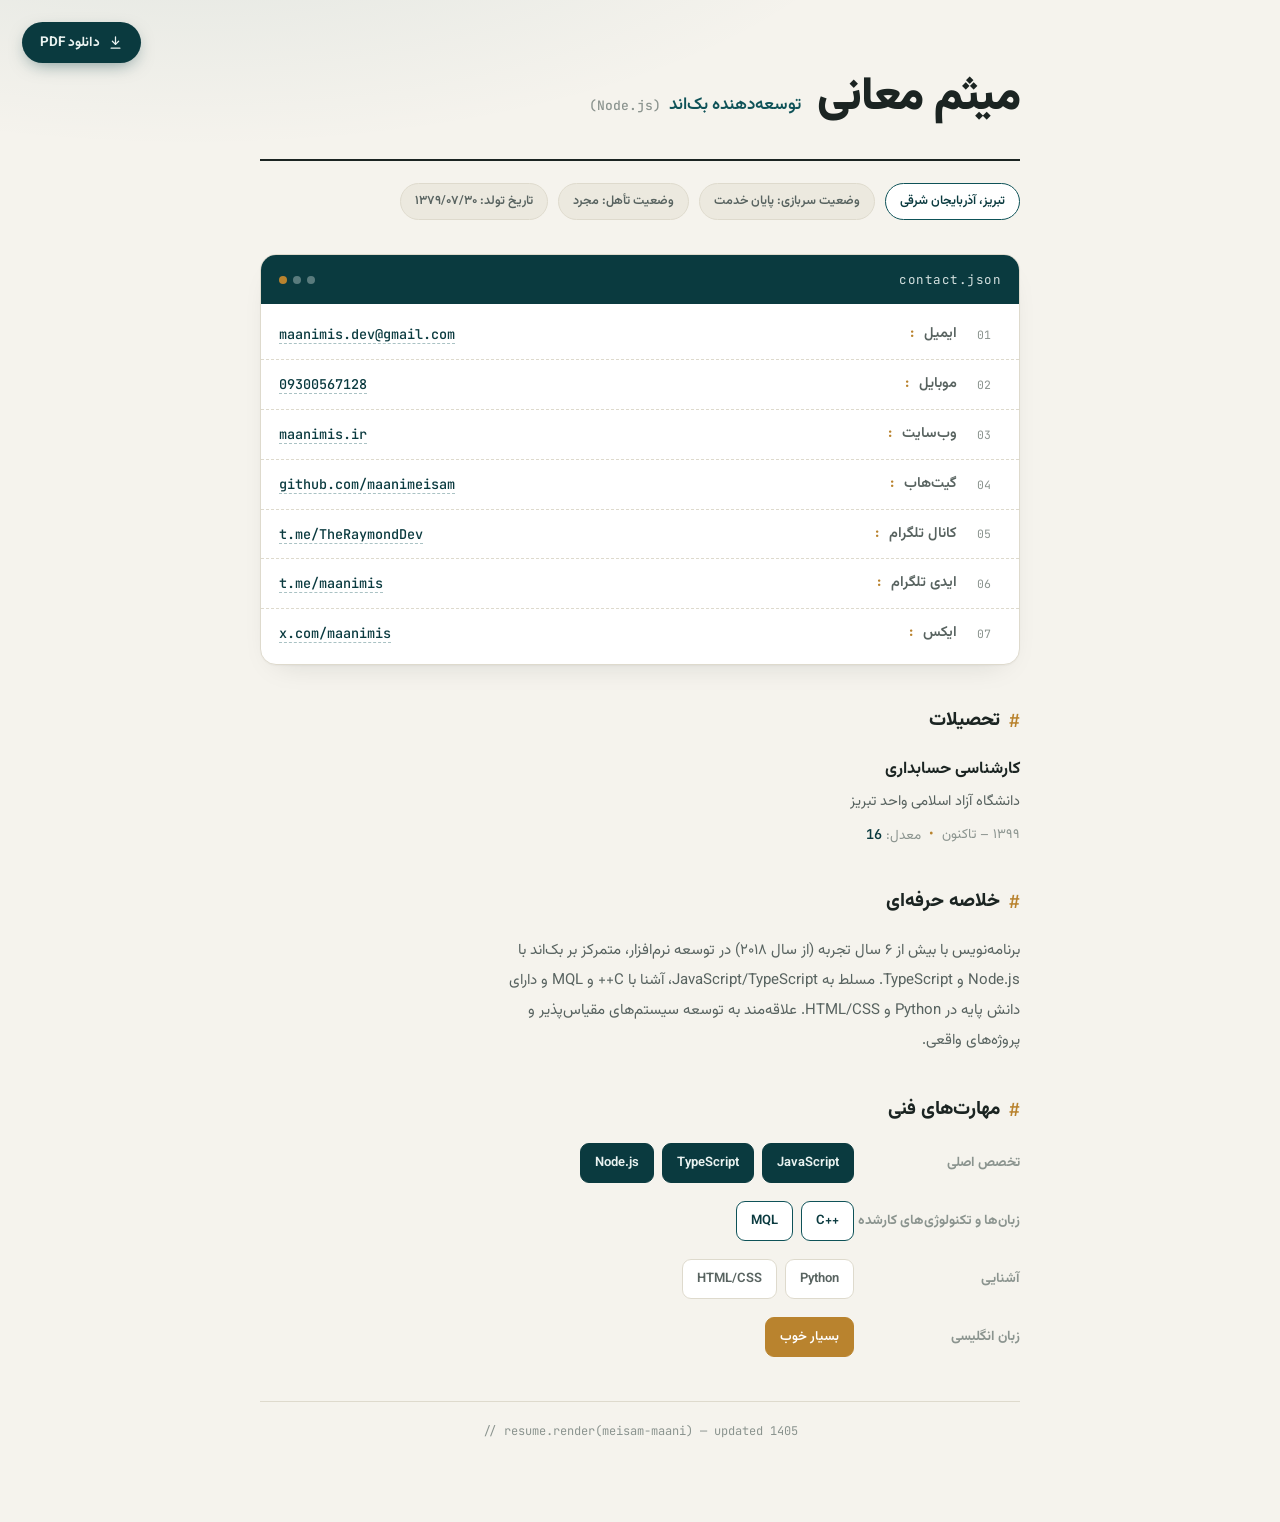
==== index.html @ adcd6e44 "Add initial HTML structure for personal webpage" ====
<!doctype html>
<html lang="fa" dir="rtl">
  <head>
    <meta charset="UTF-8" />
    <meta name="viewport" content="width=device-width, initial-scale=1.0" />
    <title>میثم معانی — توسعه‌دهنده بک‌اند</title>
    <link rel="preconnect" href="https://fonts.googleapis.com" />
    <link rel="preconnect" href="https://fonts.gstatic.com" crossorigin />
    <link
      href="https://fonts.googleapis.com/css2?family=Vazirmatn:wght@400;500;600;700;800;900&family=JetBrains+Mono:wght@400;500;600;700&display=swap"
      rel="stylesheet"
    />
    <style>
      :root {
        --paper: #f5f3ed;
        --paper-deep: #ece9df;
        --card: #ffffff;
        --ink: #1b2422;
        --ink-soft: #586360;
        --ink-faint: #8b948f;
        --teal: #0e5258;
        --teal-deep: #0a3a3f;
        --teal-glow: rgba(14, 82, 88, 0.1);
        --amber: #b9832e;
        --line: #dedacd;
        --radius: 16px;
      }

      * {
        margin: 0;
        padding: 0;
        box-sizing: border-box;
      }

      html {
        scroll-behavior: smooth;
      }

      body {
        background:
          radial-gradient(
            1200px 500px at 15% -10%,
            var(--teal-glow),
            transparent 60%
          ),
          var(--paper);
        color: var(--ink);
        font-family: "Vazirmatn", sans-serif;
        line-height: 1.85;
        -webkit-font-smoothing: antialiased;
        padding: 56px 20px 80px;
      }

      .mono {
        font-family: "JetBrains Mono", monospace;
      }

      .page {
        max-width: 760px;
        margin: 0 auto;
      }

      /* ---------- HERO ---------- */
      .hero {
        display: flex;
        flex-direction: column;
        gap: 22px;
        margin-bottom: 34px;
        opacity: 0;
        animation: rise 0.7s ease-out 0.05s forwards;
      }

      .hero-top {
        display: flex;
        align-items: baseline;
        gap: 16px;
        flex-wrap: wrap;
        border-bottom: 2px solid var(--ink);
        padding-bottom: 18px;
      }

      .name {
        font-size: clamp(34px, 6vw, 46px);
        font-weight: 900;
        letter-spacing: -0.5px;
        color: var(--ink);
      }

      .role {
        font-size: 17px;
        font-weight: 600;
        color: var(--teal);
        display: flex;
        align-items: center;
        gap: 8px;
      }
      .role .mono {
        font-size: 13px;
        font-weight: 500;
        color: var(--ink-faint);
        direction: ltr;
      }

      .badges {
        display: flex;
        flex-wrap: wrap;
        gap: 10px;
      }
      .badge {
        font-size: 12.5px;
        font-weight: 600;
        color: var(--ink-soft);
        background: var(--paper-deep);
        border: 1px solid var(--line);
        border-radius: 999px;
        padding: 6px 14px;
      }
      .badge.location {
        color: var(--teal-deep);
        background: #fff;
        border-color: var(--teal);
      }

      /* ---------- RECORD CARD (contact) ---------- */
      .record-card {
        background: var(--card);
        border: 1px solid var(--line);
        border-radius: var(--radius);
        box-shadow:
          0 1px 2px rgba(20, 30, 28, 0.04),
          0 12px 30px -18px rgba(20, 30, 28, 0.18);
        overflow: hidden;
        margin-bottom: 38px;
        opacity: 0;
        animation: rise 0.7s ease-out 0.18s forwards;
      }

      .record-head {
        display: flex;
        align-items: center;
        justify-content: space-between;
        padding: 13px 18px;
        background: var(--teal-deep);
        color: #eaf3f1;
      }
      .record-title {
        font-family: "JetBrains Mono", monospace;
        font-size: 12.5px;
        letter-spacing: 0.5px;
        direction: ltr;
        opacity: 0.9;
      }
      .record-dots {
        display: flex;
        gap: 6px;
      }
      .record-dots i {
        width: 8px;
        height: 8px;
        border-radius: 50%;
        background: rgba(234, 243, 241, 0.35);
        display: inline-block;
      }
      .record-dots i:last-child {
        background: var(--amber);
      }

      .record-list {
        list-style: none;
        padding: 6px 0;
      }
      .record-list li {
        display: grid;
        grid-template-columns: 34px auto 14px 1fr;
        align-items: center;
        gap: 10px;
        padding: 11px 18px;
        border-bottom: 1px dashed var(--line);
        font-size: 14.5px;
      }
      .record-list li:last-child {
        border-bottom: none;
      }
      .record-list li:hover {
        background: var(--paper);
      }

      .line-no {
        font-family: "JetBrains Mono", monospace;
        font-size: 11.5px;
        color: var(--ink-faint);
        direction: ltr;
        text-align: center;
      }
      .key {
        font-weight: 600;
        color: var(--ink-soft);
        white-space: nowrap;
      }
      .colon {
        color: var(--amber);
        font-weight: 700;
      }
      .value {
        color: var(--ink);
        font-weight: 500;
        overflow-wrap: anywhere;
      }
      .value.mono {
        direction: ltr;
        text-align: left;
        color: var(--teal-deep);
        font-size: 13.5px;
      }

      /* ---------- SECTIONS ---------- */
      .block {
        margin-bottom: 36px;
        opacity: 0;
        animation: rise 0.7s ease-out forwards;
      }
      .block:nth-of-type(1) {
        animation-delay: 0.26s;
      }
      .block:nth-of-type(2) {
        animation-delay: 0.32s;
      }
      .block:nth-of-type(3) {
        animation-delay: 0.38s;
      }

      .block-title {
        display: flex;
        align-items: center;
        gap: 9px;
        font-size: 19px;
        font-weight: 800;
        color: var(--ink);
        margin-bottom: 16px;
      }
      .block-title .tag {
        color: var(--amber);
        font-family: "JetBrains Mono", monospace;
        font-weight: 700;
        font-size: 18px;
      }

      .edu h3 {
        font-size: 16.5px;
        font-weight: 700;
        margin-bottom: 4px;
      }
      .edu p {
        color: var(--ink-soft);
        font-size: 14.5px;
      }
      .edu .meta {
        margin-top: 6px;
        font-size: 13.5px;
        color: var(--ink-faint);
        display: flex;
        align-items: center;
        gap: 8px;
      }
      .edu .meta .dot {
        color: var(--amber);
      }
      .edu .meta .gpa {
        font-family: "JetBrains Mono", monospace;
        direction: ltr;
        color: var(--teal-deep);
        font-weight: 600;
      }

      .summary {
        font-size: 15px;
        color: var(--ink-soft);
        line-height: 2;
        max-width: 66ch;
      }

      /* ---------- SKILLS ---------- */
      .skills-grid {
        display: flex;
        flex-direction: column;
        gap: 18px;
      }
      .skill-row {
        display: grid;
        grid-template-columns: 150px 1fr;
        gap: 16px;
        align-items: start;
      }
      .skill-label {
        font-size: 13.5px;
        font-weight: 700;
        color: var(--ink-faint);
        padding-top: 8px;
        white-space: nowrap;
      }
      .chips {
        display: flex;
        flex-wrap: wrap;
        gap: 8px;
      }
      .chip {
        font-size: 13px;
        font-weight: 600;
        padding: 7px 14px;
        border-radius: 9px;
        border: 1px solid var(--line);
        background: var(--card);
        color: var(--ink-soft);
        direction: ltr;
      }
      .chip.fa {
        direction: rtl;
      }
      .chip-primary {
        background: var(--teal-deep);
        color: #eaf3f1;
        border-color: var(--teal-deep);
      }
      .chip-known {
        border-color: var(--teal);
        color: var(--teal-deep);
      }
      .chip-lang {
        background: var(--amber);
        border-color: var(--amber);
        color: #fff;
      }

      /* ---------- FOOTER ---------- */
      .foot-line {
        margin-top: 44px;
        padding-top: 18px;
        border-top: 1px solid var(--line);
        font-size: 12px;
        color: var(--ink-faint);
        text-align: center;
        font-family: "JetBrains Mono", monospace;
        direction: ltr;
      }

      @keyframes rise {
        from {
          opacity: 0;
          transform: translateY(14px);
        }
        to {
          opacity: 1;
          transform: translateY(0);
        }
      }

      @media (prefers-reduced-motion: reduce) {
        .hero,
        .record-card,
        .block {
          animation: none !important;
          opacity: 1 !important;
          transform: none !important;
        }
      }

      @media (max-width: 560px) {
        body {
          padding: 34px 14px 100px;
        }
        .record-list li {
          grid-template-columns: 24px auto 10px 1fr;
          font-size: 13.5px;
          gap: 7px;
        }
        .skill-row {
          grid-template-columns: 1fr;
        }
        .skill-label {
          padding-top: 0;
        }
      }

      @media print {
        body {
          background: #fff;
          padding: 0;
        }
        .page {
          max-width: 100%;
        }
        .record-card {
          box-shadow: none;
        }
        .hero,
        .record-card,
        .block {
          animation: none !important;
          opacity: 1 !important;
          transform: none !important;
        }
        .pdf-btn {
          display: none !important;
        }
      }

      /* ---------- LINKS ---------- */
      .value a,
      .foot-line a {
        color: inherit;
        text-decoration: none;
        border-bottom: 1px dashed rgba(14, 82, 88, 0.35);
        transition:
          border-color 0.15s ease,
          color 0.15s ease;
      }
      .value a:hover {
        color: var(--amber);
        border-color: var(--amber);
      }

      /* ---------- PDF BUTTON ---------- */
      .pdf-btn {
        position: fixed;
        top: 22px;
        left: 22px;
        z-index: 20;
        display: inline-flex;
        align-items: center;
        gap: 8px;
        padding: 10px 18px;
        background: var(--teal-deep);
        color: #eaf3f1;
        border: none;
        border-radius: 999px;
        font-family: "Vazirmatn", sans-serif;
        font-size: 13.5px;
        font-weight: 700;
        cursor: pointer;
        box-shadow: 0 6px 18px -6px rgba(10, 58, 63, 0.55);
        opacity: 0;
        animation: rise 0.7s ease-out 0.44s forwards;
        transition:
          transform 0.15s ease,
          box-shadow 0.15s ease,
          background 0.15s ease;
      }
      .pdf-btn:hover {
        background: var(--teal);
        transform: translateY(-1px);
        box-shadow: 0 10px 22px -6px rgba(10, 58, 63, 0.6);
      }
      .pdf-btn:active {
        transform: translateY(0);
      }
      .pdf-btn svg {
        width: 15px;
        height: 15px;
        flex-shrink: 0;
      }

      @media (max-width: 560px) {
        .pdf-btn {
          top: auto;
          bottom: 18px;
          left: 50%;
          transform: translateX(-50%);
          width: calc(100% - 32px);
          justify-content: center;
        }
        .pdf-btn:hover {
          transform: translateX(-50%) translateY(-1px);
        }
      }
    </style>
  </head>
  <body>
    <button
      class="pdf-btn"
      onclick="window.print()"
      aria-label="دانلود به صورت PDF"
    >
      <svg
        viewBox="0 0 24 24"
        fill="none"
        stroke="currentColor"
        stroke-width="2"
        stroke-linecap="round"
        stroke-linejoin="round"
      >
        <path d="M12 3v12" />
        <path d="M7 10l5 5 5-5" />
        <path d="M5 21h14" />
      </svg>
      دانلود PDF
    </button>
    <div class="page">
      <header class="hero">
        <div class="hero-top">
          <h1 class="name">میثم معانی</h1>
          <p class="role">
            توسعه‌دهنده بک‌اند <span class="mono">(Node.js)</span>
          </p>
        </div>
        <div class="badges">
          <span class="badge location">تبریز، آذربایجان شرقی</span>
          <span class="badge">وضعیت سربازی: پایان خدمت</span>
          <span class="badge">وضعیت تأهل: مجرد</span>
          <span class="badge">تاریخ تولد: ۱۳۷۹/۰۷/۳۰</span>
        </div>
      </header>

      <section class="record-card" aria-label="اطلاعات تماس">
        <div class="record-head">
          <span class="record-title">contact.json</span>
          <span class="record-dots"><i></i><i></i><i></i></span>
        </div>
        <ul class="record-list">
          <li>
            <span class="line-no mono">01</span>
            <span class="key">ایمیل</span>
            <span class="colon">:</span>
            <span class="value mono"
              ><a href="mailto:maanimis.dev@gmail.com"
                >maanimis.dev@gmail.com</a
              ></span
            >
          </li>
          <li>
            <span class="line-no mono">02</span>
            <span class="key">موبایل</span>
            <span class="colon">:</span>
            <span class="value mono"
              ><a href="tel:+989300567128">09300567128</a></span
            >
          </li>
          <li>
            <span class="line-no mono">03</span>
            <span class="key">وب‌سایت</span>
            <span class="colon">:</span>
            <span class="value mono"
              ><a href="https://maanimis.ir" target="_blank" rel="noopener"
                >maanimis.ir</a
              ></span
            >
          </li>
          <li>
            <span class="line-no mono">04</span>
            <span class="key">گیت‌هاب</span>
            <span class="colon">:</span>
            <span class="value mono"
              ><a
                href="https://github.com/maanimeisam"
                target="_blank"
                rel="noopener"
                >github.com/maanimeisam</a
              ></span
            >
          </li>
          <li>
            <span class="line-no mono">05</span>
            <span class="key">کانال تلگرام</span>
            <span class="colon">:</span>
            <span class="value mono"
              ><a
                href="https://t.me/TheRaymondDev"
                target="_blank"
                rel="noopener"
                >t.me/TheRaymondDev</a
              ></span
            >
          </li>
          <li>
            <span class="line-no mono">06</span>
            <span class="key">ایدی تلگرام</span>
            <span class="colon">:</span>
            <span class="value mono"
              ><a href="https://t.me/maanimis" target="_blank" rel="noopener"
                >t.me/maanimis</a
              ></span
            >
          </li>
          <li>
            <span class="line-no mono">07</span>
            <span class="key">ایکس</span>
            <span class="colon">:</span>
            <span class="value mono"
              ><a href="https://x.com/maanimis" target="_blank" rel="noopener"
                >x.com/maanimis</a
              ></span
            >
          </li>
        </ul>
      </section>

      <section class="block">
        <h2 class="block-title"><span class="tag">#</span> تحصیلات</h2>
        <div class="edu">
          <h3>کارشناسی حسابداری</h3>
          <p>دانشگاه آزاد اسلامی واحد تبریز</p>
          <p class="meta">
            <span>۱۳۹۹ – تاکنون</span>
            <span class="dot">•</span>
            <span>معدل: <span class="gpa">16</span></span>
          </p>
        </div>
      </section>

      <section class="block">
        <h2 class="block-title"><span class="tag">#</span> خلاصه حرفه‌ای</h2>
        <p class="summary">
          برنامه‌نویس با بیش از ۶ سال تجربه (از سال ۲۰۱۸) در توسعه نرم‌افزار،
          متمرکز بر بک‌اند با Node.js و TypeScript. مسلط به
          JavaScript/TypeScript، آشنا با C++ و MQL و دارای دانش پایه در Python و
          HTML/CSS. علاقه‌مند به توسعه سیستم‌های مقیاس‌پذیر و پروژه‌های واقعی.
        </p>
      </section>

      <section class="block">
        <h2 class="block-title"><span class="tag">#</span> مهارت‌های فنی</h2>
        <div class="skills-grid">
          <div class="skill-row">
            <span class="skill-label">تخصص اصلی</span>
            <div class="chips">
              <span class="chip chip-primary">JavaScript</span>
              <span class="chip chip-primary">TypeScript</span>
              <span class="chip chip-primary">Node.js</span>
            </div>
          </div>
          <div class="skill-row">
            <span class="skill-label">زبان‌ها و تکنولوژی‌های کارشده</span>
            <div class="chips">
              <span class="chip chip-known">C++</span>
              <span class="chip chip-known">MQL</span>
            </div>
          </div>
          <div class="skill-row">
            <span class="skill-label">آشنایی</span>
            <div class="chips">
              <span class="chip">Python</span>
              <span class="chip">HTML/CSS</span>
            </div>
          </div>
          <div class="skill-row">
            <span class="skill-label">زبان انگلیسی</span>
            <div class="chips">
              <span class="chip chip-lang fa">بسیار خوب</span>
            </div>
          </div>
        </div>
      </section>

      <div class="foot-line">// resume.render(meisam-maani) — updated 1405</div>
    </div>
  </body>
</html>
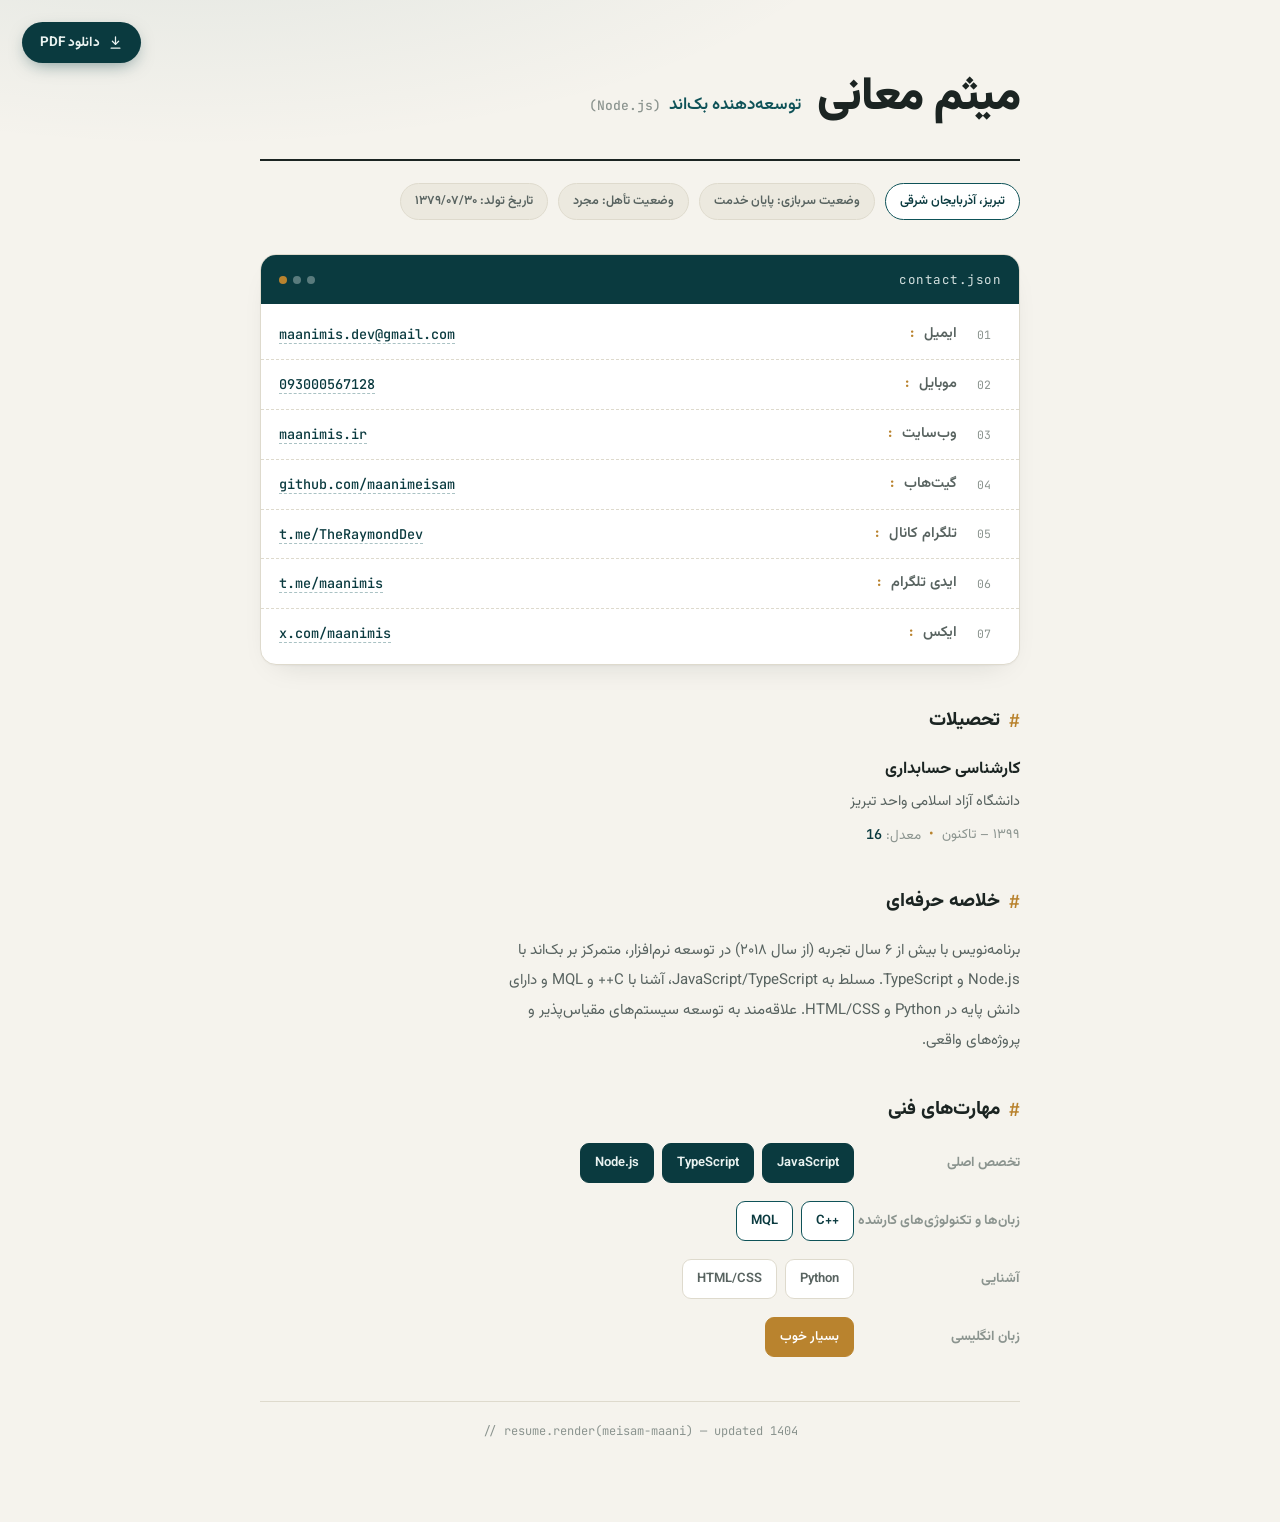
==== commit bf294f36: "Update index.html" ====
--- a/index.html
+++ b/index.html
@@ -381,16 +381,25 @@
         }
       }
 
+      @page {
+        size: A4;
+        margin: 12mm 14mm;
+      }
+
       @media print {
+        html,
         body {
           background: #fff;
           padding: 0;
+          margin: 0;
+          line-height: 1.55;
         }
         .page {
           max-width: 100%;
         }
         .record-card {
           box-shadow: none;
+          border-color: #d9d6cb;
         }
         .hero,
         .record-card,
@@ -401,6 +410,116 @@
         }
         .pdf-btn {
           display: none !important;
+        }
+
+        .hero {
+          margin-bottom: 14px;
+          gap: 10px;
+        }
+        .hero-top {
+          padding-bottom: 8px;
+          gap: 10px;
+        }
+        .name {
+          font-size: 26px;
+        }
+        .role {
+          font-size: 13.5px;
+        }
+        .role .mono {
+          font-size: 11px;
+        }
+        .badges {
+          gap: 6px;
+        }
+        .badge {
+          font-size: 10.5px;
+          padding: 3px 10px;
+        }
+
+        .record-card {
+          margin-bottom: 16px;
+        }
+        .record-head {
+          padding: 7px 14px;
+        }
+        .record-title {
+          font-size: 10.5px;
+        }
+        .record-list li {
+          padding: 5px 14px;
+          font-size: 11.5px;
+          gap: 8px;
+        }
+        .value.mono {
+          font-size: 11px;
+        }
+        .line-no {
+          font-size: 9.5px;
+        }
+
+        .block {
+          margin-bottom: 14px;
+        }
+        .block-title {
+          font-size: 14.5px;
+          margin-bottom: 8px;
+        }
+        .block-title .tag {
+          font-size: 14px;
+        }
+
+        .edu h3 {
+          font-size: 13px;
+        }
+        .edu p {
+          font-size: 11.5px;
+        }
+        .edu .meta {
+          font-size: 11px;
+          margin-top: 3px;
+        }
+
+        .summary {
+          font-size: 11.5px;
+          line-height: 1.7;
+          max-width: none;
+        }
+
+        .skills-grid {
+          gap: 8px;
+        }
+        .skill-row {
+          grid-template-columns: 120px 1fr;
+          gap: 10px;
+        }
+        .skill-label {
+          font-size: 11px;
+          padding-top: 3px;
+        }
+        .chip {
+          font-size: 10.5px;
+          padding: 4px 10px;
+          border-radius: 7px;
+        }
+
+        .foot-line {
+          margin-top: 18px;
+          padding-top: 10px;
+          font-size: 9.5px;
+        }
+
+        * {
+          -webkit-print-color-adjust: exact;
+          print-color-adjust: exact;
+        }
+
+        .hero,
+        .record-card,
+        .block,
+        .record-list li {
+          break-inside: avoid;
+          page-break-inside: avoid;
         }
       }
 
@@ -531,7 +650,7 @@
             <span class="key">موبایل</span>
             <span class="colon">:</span>
             <span class="value mono"
-              ><a href="tel:+989300567128">09300567128</a></span
+              ><a href="tel:+989300567128">093000567128</a></span
             >
           </li>
           <li>
@@ -559,7 +678,7 @@
           </li>
           <li>
             <span class="line-no mono">05</span>
-            <span class="key">کانال تلگرام</span>
+            <span class="key">تلگرام کانال</span>
             <span class="colon">:</span>
             <span class="value mono"
               ><a
@@ -650,9 +769,7 @@
         </div>
       </section>
 
-      <div class="foot-line">// resume.render(meisam-maani) — updated 1405</div>
+      <div class="foot-line">// resume.render(meisam-maani) — updated 1404</div>
     </div>
   </body>
 </html>
-
-      
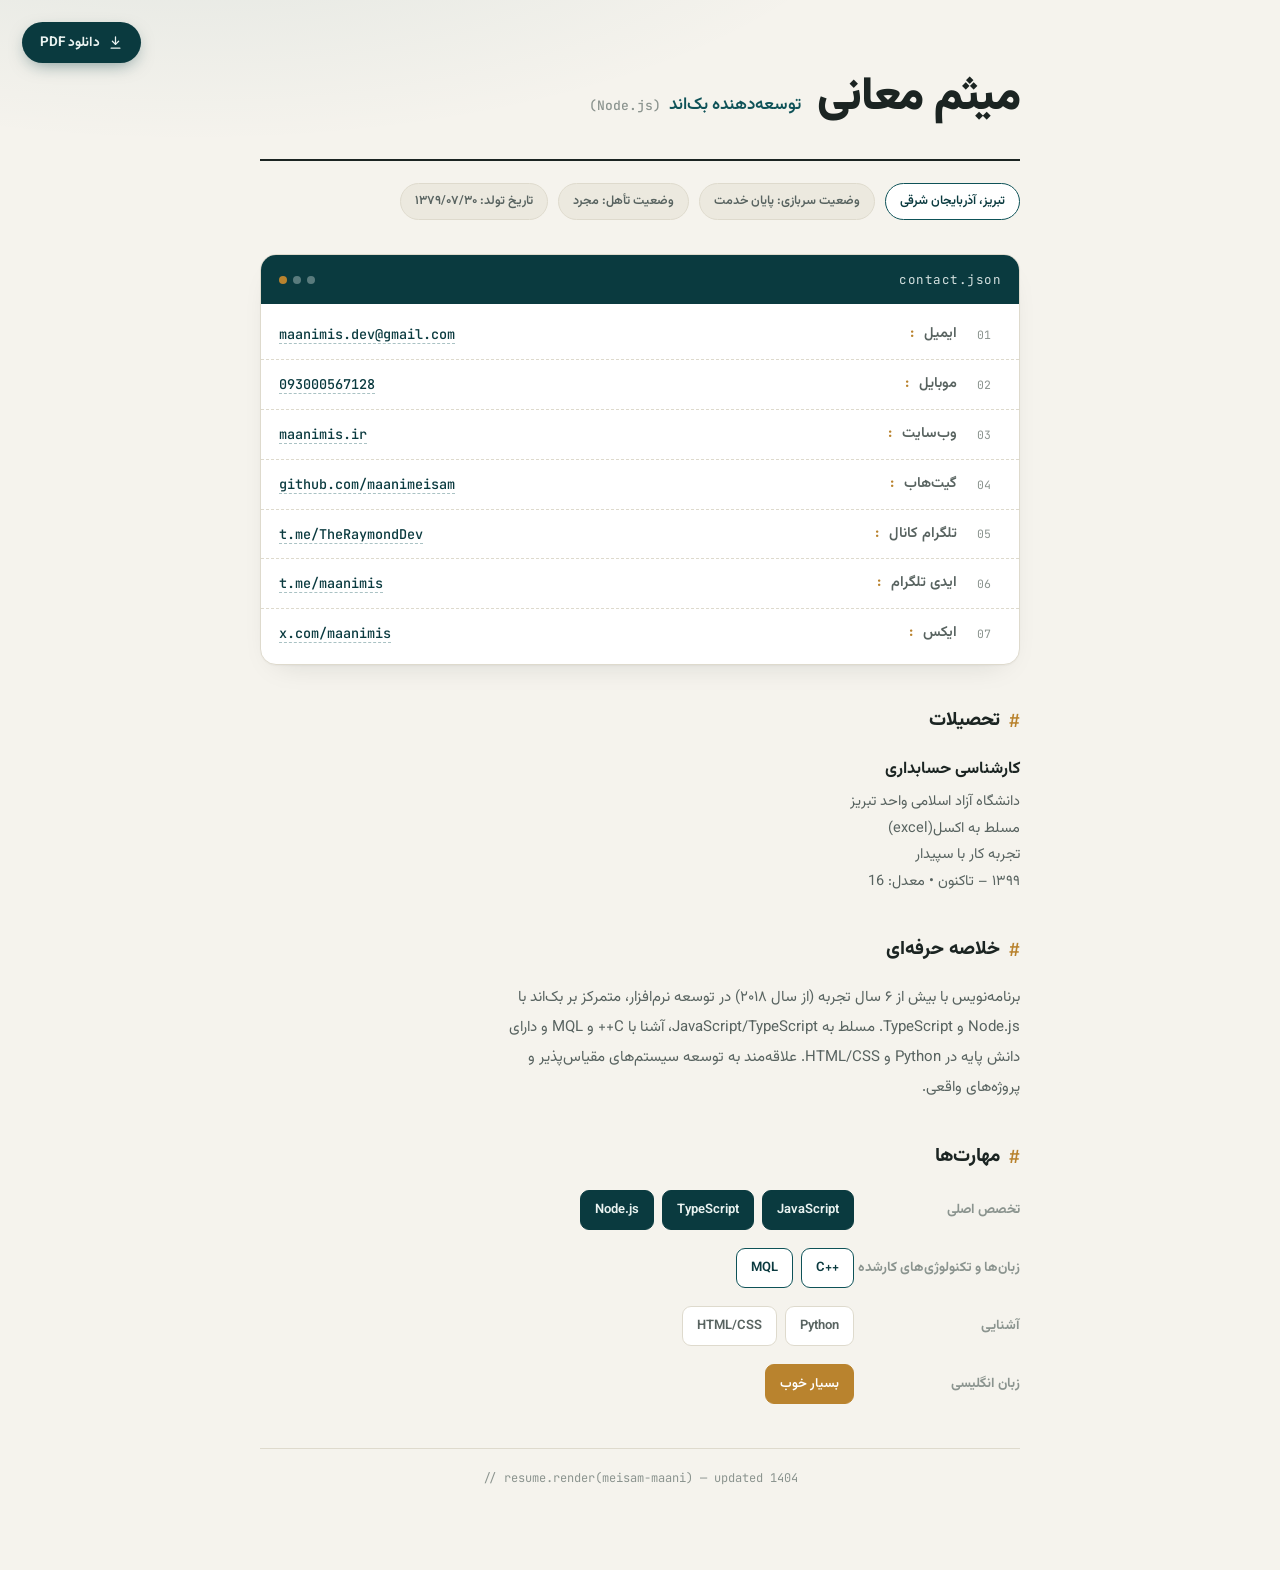
==== commit 96b1a8fc: "Update index.html" ====
--- a/index.html
+++ b/index.html
@@ -717,10 +717,15 @@
         <div class="edu">
           <h3>کارشناسی حسابداری</h3>
           <p>دانشگاه آزاد اسلامی واحد تبریز</p>
-          <p class="meta">
+          <p>مسلط به اکسل(excel)</p>
+          <p>تجربه کار با سپیدار</p>
+
+          <!-- <p class="meta"> -->
+          <p>
             <span>۱۳۹۹ – تاکنون</span>
             <span class="dot">•</span>
-            <span>معدل: <span class="gpa">16</span></span>
+            <span>معدل: 16</span>
+            <!-- <span>معدل: <span class="gpa">16</span></span> -->
           </p>
         </div>
       </section>
@@ -736,7 +741,8 @@
       </section>
 
       <section class="block">
-        <h2 class="block-title"><span class="tag">#</span> مهارت‌های فنی</h2>
+        <!-- <h2 class="block-title"><span class="tag">#</span> مهارت‌های فنی</h2> -->
+        <h2 class="block-title"><span class="tag">#</span>مهارت‌ها</h2>
         <div class="skills-grid">
           <div class="skill-row">
             <span class="skill-label">تخصص اصلی</span>
@@ -773,3 +779,4 @@
     </div>
   </body>
 </html>
+
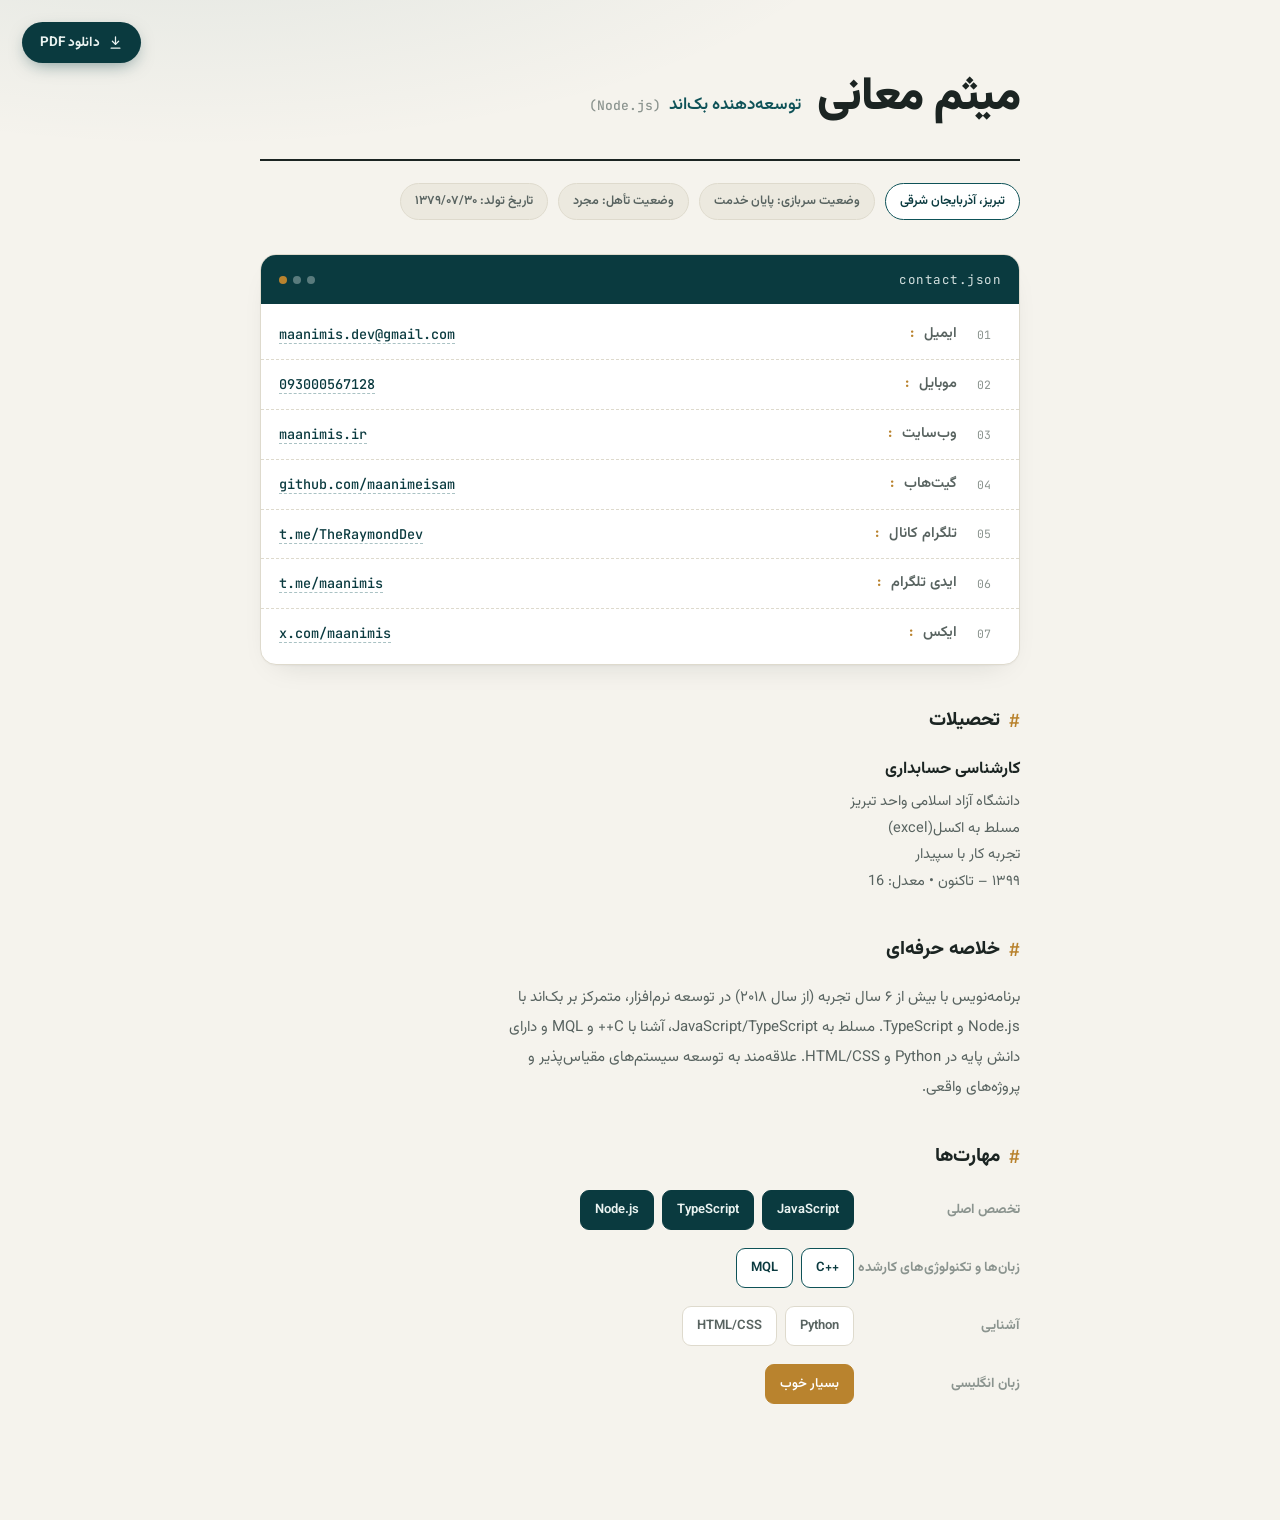
==== commit 13149069: "Update index.html" ====
--- a/index.html
+++ b/index.html
@@ -775,7 +775,7 @@
         </div>
       </section>
 
-      <div class="foot-line">// resume.render(meisam-maani) — updated 1404</div>
+      <!-- <div class="foot-line">// resume.render(meisam-maani) — updated 1405</div> -->
     </div>
   </body>
 </html>
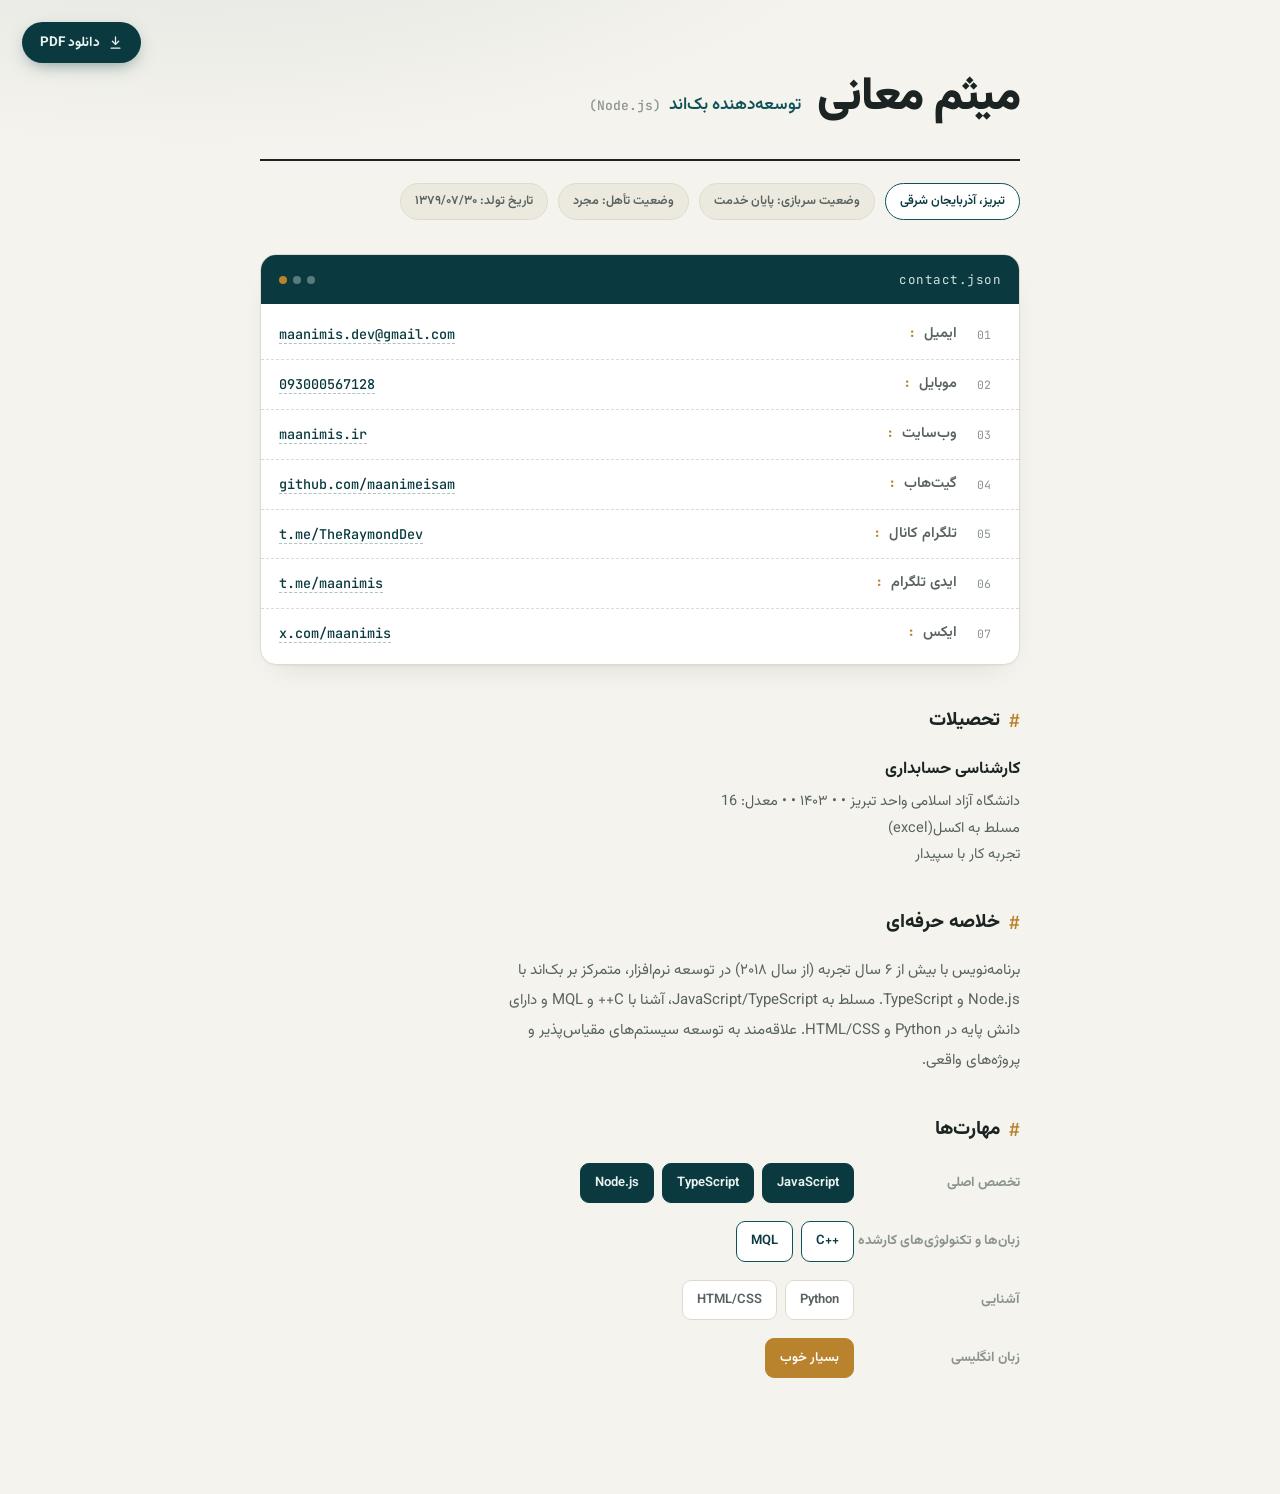
==== commit 53e7d937: "Update index.html" ====
--- a/index.html
+++ b/index.html
@@ -716,17 +716,20 @@
         <h2 class="block-title"><span class="tag">#</span> تحصیلات</h2>
         <div class="edu">
           <h3>کارشناسی حسابداری</h3>
-          <p>دانشگاه آزاد اسلامی واحد تبریز</p>
-          <p>مسلط به اکسل(excel)</p>
-          <p>تجربه کار با سپیدار</p>
-
-          <!-- <p class="meta"> -->
           <p>
-            <span>۱۳۹۹ – تاکنون</span>
+            دانشگاه آزاد اسلامی واحد تبریز
+            <span class="dot">•</span>
+            <span class="dot">•</span>
+            <span>۱۴۰۳</span>
+            <span class="dot">•</span>
             <span class="dot">•</span>
             <span>معدل: 16</span>
             <!-- <span>معدل: <span class="gpa">16</span></span> -->
           </p>
+          <p>مسلط به اکسل(excel)</p>
+          <p>تجربه کار با سپیدار</p>
+
+          <!-- <p class="meta"> -->
         </div>
       </section>
 
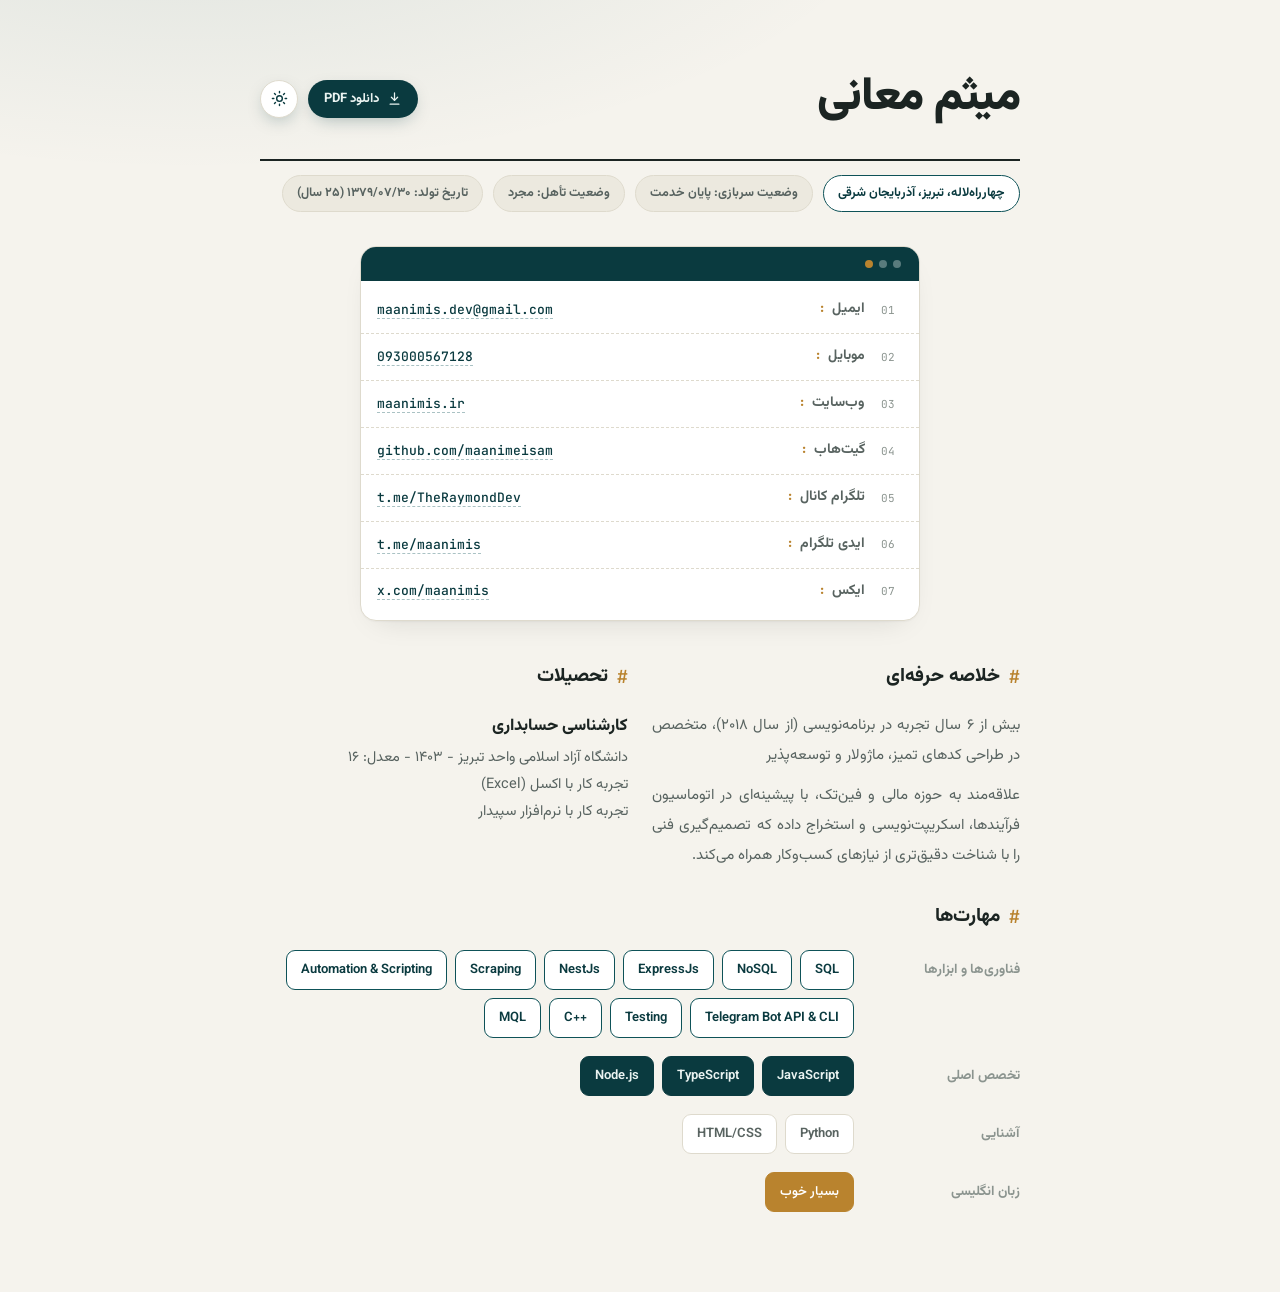
==== commit b203e83e: "Add files via upload" ====
--- a/index.html
+++ b/index.html
@@ -3,635 +3,87 @@
   <head>
     <meta charset="UTF-8" />
     <meta name="viewport" content="width=device-width, initial-scale=1.0" />
-    <title>میثم معانی — توسعه‌دهنده بک‌اند</title>
+    <title>میثم معانی — رزومه</title>
     <link rel="preconnect" href="https://fonts.googleapis.com" />
     <link rel="preconnect" href="https://fonts.gstatic.com" crossorigin />
     <link
       href="https://fonts.googleapis.com/css2?family=Vazirmatn:wght@400;500;600;700;800;900&family=JetBrains+Mono:wght@400;500;600;700&display=swap"
       rel="stylesheet"
     />
-    <style>
-      :root {
-        --paper: #f5f3ed;
-        --paper-deep: #ece9df;
-        --card: #ffffff;
-        --ink: #1b2422;
-        --ink-soft: #586360;
-        --ink-faint: #8b948f;
-        --teal: #0e5258;
-        --teal-deep: #0a3a3f;
-        --teal-glow: rgba(14, 82, 88, 0.1);
-        --amber: #b9832e;
-        --line: #dedacd;
-        --radius: 16px;
-      }
-
-      * {
-        margin: 0;
-        padding: 0;
-        box-sizing: border-box;
-      }
-
-      html {
-        scroll-behavior: smooth;
-      }
-
-      body {
-        background:
-          radial-gradient(
-            1200px 500px at 15% -10%,
-            var(--teal-glow),
-            transparent 60%
-          ),
-          var(--paper);
-        color: var(--ink);
-        font-family: "Vazirmatn", sans-serif;
-        line-height: 1.85;
-        -webkit-font-smoothing: antialiased;
-        padding: 56px 20px 80px;
-      }
-
-      .mono {
-        font-family: "JetBrains Mono", monospace;
-      }
-
-      .page {
-        max-width: 760px;
-        margin: 0 auto;
-      }
-
-      /* ---------- HERO ---------- */
-      .hero {
-        display: flex;
-        flex-direction: column;
-        gap: 22px;
-        margin-bottom: 34px;
-        opacity: 0;
-        animation: rise 0.7s ease-out 0.05s forwards;
-      }
-
-      .hero-top {
-        display: flex;
-        align-items: baseline;
-        gap: 16px;
-        flex-wrap: wrap;
-        border-bottom: 2px solid var(--ink);
-        padding-bottom: 18px;
-      }
-
-      .name {
-        font-size: clamp(34px, 6vw, 46px);
-        font-weight: 900;
-        letter-spacing: -0.5px;
-        color: var(--ink);
-      }
-
-      .role {
-        font-size: 17px;
-        font-weight: 600;
-        color: var(--teal);
-        display: flex;
-        align-items: center;
-        gap: 8px;
-      }
-      .role .mono {
-        font-size: 13px;
-        font-weight: 500;
-        color: var(--ink-faint);
-        direction: ltr;
-      }
-
-      .badges {
-        display: flex;
-        flex-wrap: wrap;
-        gap: 10px;
-      }
-      .badge {
-        font-size: 12.5px;
-        font-weight: 600;
-        color: var(--ink-soft);
-        background: var(--paper-deep);
-        border: 1px solid var(--line);
-        border-radius: 999px;
-        padding: 6px 14px;
-      }
-      .badge.location {
-        color: var(--teal-deep);
-        background: #fff;
-        border-color: var(--teal);
-      }
-
-      /* ---------- RECORD CARD (contact) ---------- */
-      .record-card {
-        background: var(--card);
-        border: 1px solid var(--line);
-        border-radius: var(--radius);
-        box-shadow:
-          0 1px 2px rgba(20, 30, 28, 0.04),
-          0 12px 30px -18px rgba(20, 30, 28, 0.18);
-        overflow: hidden;
-        margin-bottom: 38px;
-        opacity: 0;
-        animation: rise 0.7s ease-out 0.18s forwards;
-      }
-
-      .record-head {
-        display: flex;
-        align-items: center;
-        justify-content: space-between;
-        padding: 13px 18px;
-        background: var(--teal-deep);
-        color: #eaf3f1;
-      }
-      .record-title {
-        font-family: "JetBrains Mono", monospace;
-        font-size: 12.5px;
-        letter-spacing: 0.5px;
-        direction: ltr;
-        opacity: 0.9;
-      }
-      .record-dots {
-        display: flex;
-        gap: 6px;
-      }
-      .record-dots i {
-        width: 8px;
-        height: 8px;
-        border-radius: 50%;
-        background: rgba(234, 243, 241, 0.35);
-        display: inline-block;
-      }
-      .record-dots i:last-child {
-        background: var(--amber);
-      }
-
-      .record-list {
-        list-style: none;
-        padding: 6px 0;
-      }
-      .record-list li {
-        display: grid;
-        grid-template-columns: 34px auto 14px 1fr;
-        align-items: center;
-        gap: 10px;
-        padding: 11px 18px;
-        border-bottom: 1px dashed var(--line);
-        font-size: 14.5px;
-      }
-      .record-list li:last-child {
-        border-bottom: none;
-      }
-      .record-list li:hover {
-        background: var(--paper);
-      }
-
-      .line-no {
-        font-family: "JetBrains Mono", monospace;
-        font-size: 11.5px;
-        color: var(--ink-faint);
-        direction: ltr;
-        text-align: center;
-      }
-      .key {
-        font-weight: 600;
-        color: var(--ink-soft);
-        white-space: nowrap;
-      }
-      .colon {
-        color: var(--amber);
-        font-weight: 700;
-      }
-      .value {
-        color: var(--ink);
-        font-weight: 500;
-        overflow-wrap: anywhere;
-      }
-      .value.mono {
-        direction: ltr;
-        text-align: left;
-        color: var(--teal-deep);
-        font-size: 13.5px;
-      }
-
-      /* ---------- SECTIONS ---------- */
-      .block {
-        margin-bottom: 36px;
-        opacity: 0;
-        animation: rise 0.7s ease-out forwards;
-      }
-      .block:nth-of-type(1) {
-        animation-delay: 0.26s;
-      }
-      .block:nth-of-type(2) {
-        animation-delay: 0.32s;
-      }
-      .block:nth-of-type(3) {
-        animation-delay: 0.38s;
-      }
-
-      .block-title {
-        display: flex;
-        align-items: center;
-        gap: 9px;
-        font-size: 19px;
-        font-weight: 800;
-        color: var(--ink);
-        margin-bottom: 16px;
-      }
-      .block-title .tag {
-        color: var(--amber);
-        font-family: "JetBrains Mono", monospace;
-        font-weight: 700;
-        font-size: 18px;
-      }
-
-      .edu h3 {
-        font-size: 16.5px;
-        font-weight: 700;
-        margin-bottom: 4px;
-      }
-      .edu p {
-        color: var(--ink-soft);
-        font-size: 14.5px;
-      }
-      .edu .meta {
-        margin-top: 6px;
-        font-size: 13.5px;
-        color: var(--ink-faint);
-        display: flex;
-        align-items: center;
-        gap: 8px;
-      }
-      .edu .meta .dot {
-        color: var(--amber);
-      }
-      .edu .meta .gpa {
-        font-family: "JetBrains Mono", monospace;
-        direction: ltr;
-        color: var(--teal-deep);
-        font-weight: 600;
-      }
-
-      .summary {
-        font-size: 15px;
-        color: var(--ink-soft);
-        line-height: 2;
-        max-width: 66ch;
-      }
-
-      /* ---------- SKILLS ---------- */
-      .skills-grid {
-        display: flex;
-        flex-direction: column;
-        gap: 18px;
-      }
-      .skill-row {
-        display: grid;
-        grid-template-columns: 150px 1fr;
-        gap: 16px;
-        align-items: start;
-      }
-      .skill-label {
-        font-size: 13.5px;
-        font-weight: 700;
-        color: var(--ink-faint);
-        padding-top: 8px;
-        white-space: nowrap;
-      }
-      .chips {
-        display: flex;
-        flex-wrap: wrap;
-        gap: 8px;
-      }
-      .chip {
-        font-size: 13px;
-        font-weight: 600;
-        padding: 7px 14px;
-        border-radius: 9px;
-        border: 1px solid var(--line);
-        background: var(--card);
-        color: var(--ink-soft);
-        direction: ltr;
-      }
-      .chip.fa {
-        direction: rtl;
-      }
-      .chip-primary {
-        background: var(--teal-deep);
-        color: #eaf3f1;
-        border-color: var(--teal-deep);
-      }
-      .chip-known {
-        border-color: var(--teal);
-        color: var(--teal-deep);
-      }
-      .chip-lang {
-        background: var(--amber);
-        border-color: var(--amber);
-        color: #fff;
-      }
-
-      /* ---------- FOOTER ---------- */
-      .foot-line {
-        margin-top: 44px;
-        padding-top: 18px;
-        border-top: 1px solid var(--line);
-        font-size: 12px;
-        color: var(--ink-faint);
-        text-align: center;
-        font-family: "JetBrains Mono", monospace;
-        direction: ltr;
-      }
-
-      @keyframes rise {
-        from {
-          opacity: 0;
-          transform: translateY(14px);
-        }
-        to {
-          opacity: 1;
-          transform: translateY(0);
-        }
-      }
-
-      @media (prefers-reduced-motion: reduce) {
-        .hero,
-        .record-card,
-        .block {
-          animation: none !important;
-          opacity: 1 !important;
-          transform: none !important;
-        }
-      }
-
-      @media (max-width: 560px) {
-        body {
-          padding: 34px 14px 100px;
-        }
-        .record-list li {
-          grid-template-columns: 24px auto 10px 1fr;
-          font-size: 13.5px;
-          gap: 7px;
-        }
-        .skill-row {
-          grid-template-columns: 1fr;
-        }
-        .skill-label {
-          padding-top: 0;
-        }
-      }
-
-      @page {
-        size: A4;
-        margin: 12mm 14mm;
-      }
-
-      @media print {
-        html,
-        body {
-          background: #fff;
-          padding: 0;
-          margin: 0;
-          line-height: 1.55;
-        }
-        .page {
-          max-width: 100%;
-        }
-        .record-card {
-          box-shadow: none;
-          border-color: #d9d6cb;
-        }
-        .hero,
-        .record-card,
-        .block {
-          animation: none !important;
-          opacity: 1 !important;
-          transform: none !important;
-        }
-        .pdf-btn {
-          display: none !important;
-        }
-
-        .hero {
-          margin-bottom: 14px;
-          gap: 10px;
-        }
-        .hero-top {
-          padding-bottom: 8px;
-          gap: 10px;
-        }
-        .name {
-          font-size: 26px;
-        }
-        .role {
-          font-size: 13.5px;
-        }
-        .role .mono {
-          font-size: 11px;
-        }
-        .badges {
-          gap: 6px;
-        }
-        .badge {
-          font-size: 10.5px;
-          padding: 3px 10px;
-        }
-
-        .record-card {
-          margin-bottom: 16px;
-        }
-        .record-head {
-          padding: 7px 14px;
-        }
-        .record-title {
-          font-size: 10.5px;
-        }
-        .record-list li {
-          padding: 5px 14px;
-          font-size: 11.5px;
-          gap: 8px;
-        }
-        .value.mono {
-          font-size: 11px;
-        }
-        .line-no {
-          font-size: 9.5px;
-        }
-
-        .block {
-          margin-bottom: 14px;
-        }
-        .block-title {
-          font-size: 14.5px;
-          margin-bottom: 8px;
-        }
-        .block-title .tag {
-          font-size: 14px;
-        }
-
-        .edu h3 {
-          font-size: 13px;
-        }
-        .edu p {
-          font-size: 11.5px;
-        }
-        .edu .meta {
-          font-size: 11px;
-          margin-top: 3px;
-        }
-
-        .summary {
-          font-size: 11.5px;
-          line-height: 1.7;
-          max-width: none;
-        }
-
-        .skills-grid {
-          gap: 8px;
-        }
-        .skill-row {
-          grid-template-columns: 120px 1fr;
-          gap: 10px;
-        }
-        .skill-label {
-          font-size: 11px;
-          padding-top: 3px;
-        }
-        .chip {
-          font-size: 10.5px;
-          padding: 4px 10px;
-          border-radius: 7px;
-        }
-
-        .foot-line {
-          margin-top: 18px;
-          padding-top: 10px;
-          font-size: 9.5px;
-        }
-
-        * {
-          -webkit-print-color-adjust: exact;
-          print-color-adjust: exact;
-        }
-
-        .hero,
-        .record-card,
-        .block,
-        .record-list li {
-          break-inside: avoid;
-          page-break-inside: avoid;
-        }
-      }
-
-      /* ---------- LINKS ---------- */
-      .value a,
-      .foot-line a {
-        color: inherit;
-        text-decoration: none;
-        border-bottom: 1px dashed rgba(14, 82, 88, 0.35);
-        transition:
-          border-color 0.15s ease,
-          color 0.15s ease;
-      }
-      .value a:hover {
-        color: var(--amber);
-        border-color: var(--amber);
-      }
-
-      /* ---------- PDF BUTTON ---------- */
-      .pdf-btn {
-        position: fixed;
-        top: 22px;
-        left: 22px;
-        z-index: 20;
-        display: inline-flex;
-        align-items: center;
-        gap: 8px;
-        padding: 10px 18px;
-        background: var(--teal-deep);
-        color: #eaf3f1;
-        border: none;
-        border-radius: 999px;
-        font-family: "Vazirmatn", sans-serif;
-        font-size: 13.5px;
-        font-weight: 700;
-        cursor: pointer;
-        box-shadow: 0 6px 18px -6px rgba(10, 58, 63, 0.55);
-        opacity: 0;
-        animation: rise 0.7s ease-out 0.44s forwards;
-        transition:
-          transform 0.15s ease,
-          box-shadow 0.15s ease,
-          background 0.15s ease;
-      }
-      .pdf-btn:hover {
-        background: var(--teal);
-        transform: translateY(-1px);
-        box-shadow: 0 10px 22px -6px rgba(10, 58, 63, 0.6);
-      }
-      .pdf-btn:active {
-        transform: translateY(0);
-      }
-      .pdf-btn svg {
-        width: 15px;
-        height: 15px;
-        flex-shrink: 0;
-      }
-
-      @media (max-width: 560px) {
-        .pdf-btn {
-          top: auto;
-          bottom: 18px;
-          left: 50%;
-          transform: translateX(-50%);
-          width: calc(100% - 32px);
-          justify-content: center;
-        }
-        .pdf-btn:hover {
-          transform: translateX(-50%) translateY(-1px);
-        }
-      }
-    </style>
+    <link rel="stylesheet" href="style.css" />
   </head>
   <body>
-    <button
-      class="pdf-btn"
-      onclick="window.print()"
-      aria-label="دانلود به صورت PDF"
-    >
-      <svg
-        viewBox="0 0 24 24"
-        fill="none"
-        stroke="currentColor"
-        stroke-width="2"
-        stroke-linecap="round"
-        stroke-linejoin="round"
-      >
-        <path d="M12 3v12" />
-        <path d="M7 10l5 5 5-5" />
-        <path d="M5 21h14" />
-      </svg>
-      دانلود PDF
-    </button>
     <div class="page">
       <header class="hero">
         <div class="hero-top">
           <h1 class="name">میثم معانی</h1>
-          <p class="role">
-            توسعه‌دهنده بک‌اند <span class="mono">(Node.js)</span>
-          </p>
+          <div class="header-actions">
+            <button
+              class="pdf-btn"
+              onclick="window.print()"
+              aria-label="دانلود به صورت PDF"
+            >
+              <svg
+                viewBox="0 0 24 24"
+                fill="none"
+                stroke="currentColor"
+                stroke-width="2"
+                stroke-linecap="round"
+                stroke-linejoin="round"
+              >
+                <path d="M12 3v12" />
+                <path d="M7 10l5 5 5-5" />
+                <path d="M5 21h14" />
+              </svg>
+              <span class="pdf-btn-label">دانلود PDF</span>
+            </button>
+
+            <button
+              class="theme-btn"
+              id="themeToggle"
+              aria-label="تغییر حالت تیره و روشن"
+              title="حالت تیره / روشن"
+            >
+              <svg
+                class="icon-sun"
+                viewBox="0 0 24 24"
+                fill="none"
+                stroke="currentColor"
+                stroke-width="2"
+                stroke-linecap="round"
+                stroke-linejoin="round"
+              >
+                <circle cx="12" cy="12" r="4" />
+                <path
+                  d="M12 2v2M12 20v2M4.93 4.93l1.41 1.41M17.66 17.66l1.41 1.41M2 12h2M20 12h2M4.93 19.07l1.41-1.41M17.66 6.34l1.41-1.41"
+                />
+              </svg>
+              <svg
+                class="icon-moon"
+                viewBox="0 0 24 24"
+                fill="none"
+                stroke="currentColor"
+                stroke-width="2"
+                stroke-linecap="round"
+                stroke-linejoin="round"
+              >
+                <path d="M21 12.79A9 9 0 1 1 11.21 3 7 7 0 0 0 21 12.79z" />
+              </svg>
+            </button>
+          </div>
         </div>
         <div class="badges">
-          <span class="badge location">تبریز، آذربایجان شرقی</span>
+          <span class="badge location"
+            >چهارراه‌لاله، تبریز، آذربایجان شرقی</span
+          >
           <span class="badge">وضعیت سربازی: پایان خدمت</span>
           <span class="badge">وضعیت تأهل: مجرد</span>
-          <span class="badge">تاریخ تولد: ۱۳۷۹/۰۷/۳۰</span>
+          <span class="badge">تاریخ تولد: ۱۳۷۹/۰۷/۳۰ (۲۵ سال)</span>
         </div>
       </header>
 
       <section class="record-card" aria-label="اطلاعات تماس">
         <div class="record-head">
-          <span class="record-title">contact.json</span>
           <span class="record-dots"><i></i><i></i><i></i></span>
         </div>
         <ul class="record-list">
@@ -712,74 +164,93 @@
         </ul>
       </section>
 
-      <section class="block">
-        <h2 class="block-title"><span class="tag">#</span> تحصیلات</h2>
-        <div class="edu">
-          <h3>کارشناسی حسابداری</h3>
-          <p>
-            دانشگاه آزاد اسلامی واحد تبریز
-            <span class="dot">•</span>
-            <span class="dot">•</span>
-            <span>۱۴۰۳</span>
-            <span class="dot">•</span>
-            <span class="dot">•</span>
-            <span>معدل: 16</span>
-            <!-- <span>معدل: <span class="gpa">16</span></span> -->
-          </p>
-          <p>مسلط به اکسل(excel)</p>
-          <p>تجربه کار با سپیدار</p>
-
-          <!-- <p class="meta"> -->
-        </div>
-      </section>
-
-      <section class="block">
-        <h2 class="block-title"><span class="tag">#</span> خلاصه حرفه‌ای</h2>
-        <p class="summary">
-          برنامه‌نویس با بیش از ۶ سال تجربه (از سال ۲۰۱۸) در توسعه نرم‌افزار،
-          متمرکز بر بک‌اند با Node.js و TypeScript. مسلط به
-          JavaScript/TypeScript، آشنا با C++ و MQL و دارای دانش پایه در Python و
-          HTML/CSS. علاقه‌مند به توسعه سیستم‌های مقیاس‌پذیر و پروژه‌های واقعی.
-        </p>
-      </section>
-
-      <section class="block">
-        <!-- <h2 class="block-title"><span class="tag">#</span> مهارت‌های فنی</h2> -->
-        <h2 class="block-title"><span class="tag">#</span>مهارت‌ها</h2>
-        <div class="skills-grid">
-          <div class="skill-row">
-            <span class="skill-label">تخصص اصلی</span>
-            <div class="chips">
-              <span class="chip chip-primary">JavaScript</span>
-              <span class="chip chip-primary">TypeScript</span>
-              <span class="chip chip-primary">Node.js</span>
+      <div class="blocks-grid">
+        <div class="blocks-pair">
+          <section class="block">
+            <h2 class="block-title">
+              <span class="tag">#</span> خلاصه حرفه‌ای
+            </h2>
+            <p class="summary">
+              بیش از ۶ سال تجربه در برنامه‌نویسی (از سال ۲۰۱۸)، متخصص در طراحی
+              کدهای تمیز، ماژولار و توسعه‌پذیر
+            </p>
+            <p class="summary">
+              علاقه‌مند به حوزه مالی و فین‌تک، با پیشینه‌ای در اتوماسیون
+              فرآیندها، اسکریپت‌نویسی و استخراج داده که تصمیم‌گیری فنی را با
+              شناخت دقیق‌تری از نیازهای کسب‌وکار همراه می‌کند.
+            </p>
+          </section>
+
+          <section class="block">
+            <h2 class="block-title"><span class="tag">#</span> تحصیلات</h2>
+            <div class="edu">
+              <h3>کارشناسی حسابداری</h3>
+              <p>
+                دانشگاه آزاد اسلامی واحد تبریز
+                <span class="dot">-</span>
+                <span>۱۴۰۳</span>
+                <span class="dot">-</span>
+                <span>معدل: ۱۶</span>
+              </p>
+              <p>تجربه کار با اکسل (Excel)</p>
+              <p>تجربه کار با نرم‌افزار سپیدار</p>
             </div>
-          </div>
-          <div class="skill-row">
-            <span class="skill-label">زبان‌ها و تکنولوژی‌های کارشده</span>
-            <div class="chips">
-              <span class="chip chip-known">C++</span>
-              <span class="chip chip-known">MQL</span>
+          </section>
+        </div>
+
+        <div class="blocks-solo">
+          <section class="block">
+            <h2 class="block-title"><span class="tag">#</span> مهارت‌ها</h2>
+            <div class="skills-grid">
+              <div class="skill-row">
+                <span class="skill-label">فناوری‌ها و ابزارها</span>
+                <div class="chips">
+                  <span class="chip chip-known">SQL</span>
+                  <span class="chip chip-known">NoSQL</span>
+                  <span class="chip chip-known">ExpressJs</span>
+                  <span class="chip chip-known">NestJs</span>
+                  <span class="chip chip-known">Scraping</span>
+                  <span class="chip chip-known"
+                    >Automation &amp; Scripting</span
+                  >
+                  <span class="chip chip-known"
+                    >Telegram Bot API &amp; CLI</span
+                  >
+                  <span class="chip chip-known">Testing</span>
+                  <span class="chip chip-known">C++</span>
+                  <span class="chip chip-known">MQL</span>
+                </div>
+              </div>
+
+              <div class="skill-row">
+                <span class="skill-label">تخصص اصلی</span>
+                <div class="chips">
+                  <span class="chip chip-primary">JavaScript</span>
+                  <span class="chip chip-primary">TypeScript</span>
+                  <span class="chip chip-primary">Node.js</span>
+                </div>
+              </div>
+
+              <div class="skill-row">
+                <span class="skill-label">آشنایی</span>
+                <div class="chips">
+                  <span class="chip">Python</span>
+                  <span class="chip">HTML/CSS</span>
+                </div>
+              </div>
+
+              <div class="skill-row">
+                <span class="skill-label">زبان انگلیسی</span>
+                <div class="chips">
+                  <span class="chip chip-lang fa">بسیار خوب</span>
+                </div>
+              </div>
             </div>
-          </div>
-          <div class="skill-row">
-            <span class="skill-label">آشنایی</span>
-            <div class="chips">
-              <span class="chip">Python</span>
-              <span class="chip">HTML/CSS</span>
-            </div>
-          </div>
-          <div class="skill-row">
-            <span class="skill-label">زبان انگلیسی</span>
-            <div class="chips">
-              <span class="chip chip-lang fa">بسیار خوب</span>
-            </div>
-          </div>
-        </div>
-      </section>
-
-      <!-- <div class="foot-line">// resume.render(meisam-maani) — updated 1405</div> -->
+          </section>
+        </div>
+      </div>
     </div>
+
+    <script src="script.js"></script>
   </body>
 </html>
-
--- a/style.css
+++ b/style.css
@@ -0,0 +1,663 @@
+:root {
+  --paper: #f5f3ed;
+  --paper-deep: #ece9df;
+  --card: #ffffff;
+  --ink: #1b2422;
+  --ink-soft: #586360;
+  --ink-faint: #8b948f;
+  --teal: #0e5258;
+  --teal-deep: #0a3a3f;
+  --teal-glow: rgba(14, 82, 88, 0.1);
+  --amber: #b9832e;
+  --line: #dedacd;
+  --radius: 16px;
+  color-scheme: light;
+}
+
+[data-theme="dark"] {
+  --paper: #101815;
+  --paper-deep: #0a1210;
+  --card: #182220;
+  --ink: #f7fbf8;
+  --ink-soft: #d6e0db;
+  --ink-faint: #9fabA6;
+  --teal: #4fd0c4;
+  --teal-deep: #1e5b58;
+  --teal-glow: rgba(79, 208, 196, 0.14);
+  --amber: #eab568;
+  --line: #2a3a35;
+  color-scheme: dark;
+}
+
+/* Elements that lean on --teal-deep for text need the brighter accent
+   in dark mode, since teal-deep stays dark on purpose for solid fills. */
+[data-theme="dark"] .value.mono,
+[data-theme="dark"] .chip-known,
+[data-theme="dark"] .edu .meta .gpa,
+[data-theme="dark"] .badge.location {
+  color: var(--teal);
+}
+[data-theme="dark"] .chip-primary {
+  background: var(--teal);
+  color: #0a1210;
+  border-color: var(--teal);
+}
+
+* {
+  margin: 0;
+  padding: 0;
+  box-sizing: border-box;
+}
+
+html {
+  scroll-behavior: smooth;
+}
+
+body {
+  background:
+    radial-gradient(1200px 500px at 15% -10%, var(--teal-glow), transparent 60%),
+    var(--paper);
+  color: var(--ink);
+  font-family: "Vazirmatn", sans-serif;
+  line-height: 1.85;
+  -webkit-font-smoothing: antialiased;
+  padding: 56px 20px 80px;
+  transition: background-color 0.2s ease, color 0.2s ease;
+}
+
+.mono {
+  font-family: "JetBrains Mono", monospace;
+}
+
+.page {
+  max-width: 760px;
+  margin: 0 auto;
+}
+
+/* ---------- HERO ---------- */
+.hero {
+  display: flex;
+  flex-direction: column;
+  gap: 14px;
+  margin-bottom: 34px;
+  opacity: 0;
+  animation: rise 0.7s ease-out 0.05s forwards;
+}
+
+.hero-top {
+  display: flex;
+  align-items: center;
+  justify-content: space-between;
+  flex-wrap: nowrap;
+  gap: 12px;
+  border-bottom: 2px solid var(--ink);
+  padding-bottom: 18px;
+}
+
+.name {
+  font-size: clamp(28px, 6vw, 46px);
+  font-weight: 900;
+  letter-spacing: -0.5px;
+  color: var(--ink);
+  min-width: 0;
+}
+
+.header-actions {
+  display: flex;
+  align-items: center;
+  gap: 10px;
+  flex-shrink: 0;
+}
+
+.badges {
+  display: flex;
+  flex-wrap: wrap;
+  gap: 10px;
+}
+.badge {
+  font-size: 12.5px;
+  font-weight: 700;
+  color: var(--ink-soft);
+  background: var(--paper-deep);
+  border: 1px solid var(--line);
+  border-radius: 999px;
+  padding: 6px 14px;
+}
+.badge.location {
+  color: var(--teal-deep);
+  background: var(--card);
+  border-color: var(--teal);
+}
+
+/* ---------- RECORD CARD (contact) ---------- */
+.record-card {
+  background: var(--card);
+  border: 1px solid var(--line);
+  border-radius: var(--radius);
+  box-shadow:
+    0 1px 2px rgba(20, 30, 28, 0.04),
+    0 12px 30px -18px rgba(20, 30, 28, 0.18);
+  overflow: hidden;
+  max-width: 560px;
+  margin: 0 auto 38px;
+  opacity: 0;
+  animation: rise 0.7s ease-out 0.18s forwards;
+}
+
+.record-head {
+  display: flex;
+  align-items: center;
+  justify-content: flex-start;
+  padding: 13px 18px;
+  background: var(--teal-deep);
+  color: #eaf3f1;
+}
+.record-dots {
+  display: flex;
+  gap: 6px;
+}
+.record-dots i {
+  width: 8px;
+  height: 8px;
+  border-radius: 50%;
+  background: rgba(234, 243, 241, 0.35);
+  display: inline-block;
+}
+.record-dots i:last-child {
+  background: var(--amber);
+}
+
+.record-list {
+  list-style: none;
+  padding: 6px 0;
+}
+.record-list li {
+  display: grid;
+  grid-template-columns: 30px auto 12px 1fr;
+  align-items: center;
+  gap: 8px;
+  padding: 10px 16px;
+  border-bottom: 1px dashed var(--line);
+  font-size: 14px;
+}
+.record-list li:last-child {
+  border-bottom: none;
+}
+.record-list li:hover {
+  background: var(--paper);
+}
+
+.line-no {
+  font-family: "JetBrains Mono", monospace;
+  font-size: 11px;
+  color: var(--ink-faint);
+  direction: ltr;
+  text-align: center;
+}
+.key {
+  font-weight: 700;
+  color: var(--ink-soft);
+  white-space: nowrap;
+}
+.colon {
+  color: var(--amber);
+  font-weight: 700;
+}
+.value {
+  color: var(--ink);
+  font-weight: 500;
+  overflow-wrap: anywhere;
+}
+.value.mono {
+  direction: ltr;
+  text-align: left;
+  color: var(--teal-deep);
+  font-size: 13px;
+}
+
+/* ---------- SECTIONS ---------- */
+.blocks-grid {
+  display: flex;
+  flex-direction: column;
+  gap: 28px;
+}
+
+.blocks-pair {
+  display: flex;
+  flex-wrap: wrap;
+  justify-content: center;
+  gap: 28px 24px;
+}
+
+.blocks-solo {
+  display: flex;
+  justify-content: flex-start; /* start = right edge in this RTL layout */
+}
+.blocks-solo .block {
+  flex: 1 1 100%;
+  max-width: 100%;
+}
+
+.block {
+  flex: 1 1 calc(50% - 12px);
+  max-width: calc(50% - 12px);
+  margin-bottom: 0;
+  opacity: 0;
+  animation: rise 0.7s ease-out forwards;
+  text-align: justify;
+  text-align-last: right;
+}
+.blocks-pair .block:nth-child(1) {
+  animation-delay: 0.26s;
+}
+.blocks-pair .block:nth-child(2) {
+  animation-delay: 0.32s;
+}
+.blocks-solo .block {
+  animation-delay: 0.38s;
+}
+
+@media (max-width: 720px) {
+  .block {
+    flex: 1 1 100%;
+    max-width: 100%;
+  }
+}
+
+.block-title {
+  display: flex;
+  align-items: center;
+  gap: 9px;
+  font-size: 19px;
+  font-weight: 800;
+  color: var(--ink);
+  margin-bottom: 16px;
+}
+.block-title .tag {
+  color: var(--amber);
+  font-family: "JetBrains Mono", monospace;
+  font-weight: 700;
+  font-size: 18px;
+}
+
+.edu h3 {
+  font-size: 16.5px;
+  font-weight: 800;
+  margin-bottom: 4px;
+}
+.edu p {
+  color: var(--ink-soft);
+  font-size: 14.5px;
+  text-align: justify;
+  text-align-last: right;
+}
+.edu .meta {
+  margin-top: 6px;
+  font-size: 13.5px;
+  color: var(--ink-faint);
+  display: flex;
+  align-items: center;
+  gap: 8px;
+}
+.edu .meta .dot {
+  color: var(--amber);
+}
+.edu .meta .gpa {
+  font-family: "JetBrains Mono", monospace;
+  direction: ltr;
+  color: var(--teal-deep);
+  font-weight: 700;
+}
+
+.summary {
+  font-size: 15px;
+  color: var(--ink-soft);
+  line-height: 2;
+  max-width: 66ch;
+  text-align: justify;
+  text-align-last: right;
+  margin-bottom: 10px;
+}
+.summary:last-child {
+  margin-bottom: 0;
+}
+
+/* ---------- SKILLS ---------- */
+.skills-grid {
+  display: flex;
+  flex-direction: column;
+  gap: 18px;
+}
+.skill-row {
+  display: grid;
+  grid-template-columns: 150px 1fr;
+  gap: 16px;
+  align-items: start;
+}
+.skill-label {
+  font-size: 13.5px;
+  font-weight: 700;
+  color: var(--ink-faint);
+  padding-top: 8px;
+  white-space: nowrap;
+}
+.chips {
+  display: flex;
+  flex-wrap: wrap;
+  gap: 8px;
+}
+.chip {
+  font-size: 13px;
+  font-weight: 600;
+  padding: 7px 14px;
+  border-radius: 9px;
+  border: 1px solid var(--line);
+  background: var(--card);
+  color: var(--ink-soft);
+  direction: ltr;
+}
+.chip.fa {
+  direction: rtl;
+}
+.chip-primary {
+  background: var(--teal-deep);
+  color: #eaf3f1;
+  border-color: var(--teal-deep);
+}
+.chip-known {
+  border-color: var(--teal);
+  color: var(--teal-deep);
+}
+.chip-lang {
+  background: var(--amber);
+  border-color: var(--amber);
+  color: #fff;
+}
+
+@keyframes rise {
+  from {
+    opacity: 0;
+    transform: translateY(14px);
+  }
+  to {
+    opacity: 1;
+    transform: translateY(0);
+  }
+}
+
+@media (prefers-reduced-motion: reduce) {
+  .hero,
+  .record-card,
+  .block {
+    animation: none !important;
+    opacity: 1 !important;
+    transform: none !important;
+  }
+}
+
+@media (max-width: 560px) {
+  body {
+    padding: 34px 14px 100px;
+  }
+  .record-list li {
+    grid-template-columns: 22px auto 10px 1fr;
+    font-size: 13px;
+    gap: 6px;
+    padding: 9px 12px;
+  }
+  .skill-row {
+    grid-template-columns: 1fr;
+  }
+  .skill-label {
+    padding-top: 0;
+  }
+  .summary,
+  .edu p {
+    text-align: right;
+    text-align-last: right;
+  }
+}
+
+@page {
+  size: A4;
+  margin: 10mm 12mm;
+}
+
+@media print {
+  html,
+  body {
+    background: #fff;
+    padding: 0;
+    margin: 0;
+    line-height: 1.45;
+  }
+  .page {
+    max-width: 100%;
+  }
+  .record-card {
+    box-shadow: none;
+    border-color: #d9d6cb;
+    max-width: 100%;
+  }
+  .hero,
+  .record-card,
+  .block {
+    animation: none !important;
+    opacity: 1 !important;
+    transform: none !important;
+  }
+  .pdf-btn,
+  .theme-btn {
+    display: none !important;
+  }
+  .blocks-grid {
+    display: block;
+  }
+  .block {
+    max-width: 100%;
+  }
+
+  .hero {
+    margin-bottom: 10px;
+    gap: 6px;
+  }
+  .hero-top {
+    padding-bottom: 6px;
+    gap: 4px;
+  }
+  .name {
+    font-size: 24px;
+  }
+  .role {
+    font-size: 12px;
+    gap: 6px;
+  }
+  .role .mono {
+    font-size: 10px;
+  }
+  .badges {
+    gap: 5px;
+  }
+  .badge {
+    font-size: 9.5px;
+    padding: 2px 8px;
+  }
+
+  .record-card {
+    margin: 0 0 10px;
+  }
+  .record-head {
+    padding: 5px 12px;
+  }
+  .record-list li {
+    padding: 3px 12px;
+    font-size: 10.5px;
+    gap: 6px;
+  }
+  .value.mono {
+    font-size: 10px;
+  }
+  .line-no {
+    font-size: 8.5px;
+  }
+
+  .block {
+    margin-bottom: 9px;
+  }
+  .block-title {
+    font-size: 12.5px;
+    margin-bottom: 5px;
+  }
+  .block-title .tag {
+    font-size: 12px;
+  }
+
+  .edu h3 {
+    font-size: 11.5px;
+  }
+  .edu p {
+    font-size: 10.5px;
+  }
+  .edu .meta {
+    font-size: 10px;
+    margin-top: 2px;
+  }
+
+  .summary {
+    font-size: 10.5px;
+    line-height: 1.55;
+    max-width: none;
+    margin-bottom: 4px;
+  }
+
+  .skills-grid {
+    gap: 5px;
+  }
+  .skill-row {
+    grid-template-columns: 105px 1fr;
+    gap: 8px;
+  }
+  .skill-label {
+    font-size: 10px;
+    padding-top: 2px;
+  }
+  .chip {
+    font-size: 9.5px;
+    padding: 3px 8px;
+    border-radius: 6px;
+  }
+
+  * {
+    -webkit-print-color-adjust: exact;
+    print-color-adjust: exact;
+  }
+
+  .hero,
+  .record-card,
+  .block,
+  .record-list li {
+    break-inside: avoid;
+    page-break-inside: avoid;
+  }
+}
+
+/* ---------- LINKS ---------- */
+.value a {
+  color: inherit;
+  text-decoration: none;
+  border-bottom: 1px dashed rgba(14, 82, 88, 0.35);
+  transition: border-color 0.15s ease, color 0.15s ease;
+}
+.value a:hover {
+  color: var(--amber);
+  border-color: var(--amber);
+}
+
+/* ---------- HEADER BUTTONS ---------- */
+.pdf-btn,
+.theme-btn {
+  display: inline-flex;
+  align-items: center;
+  justify-content: center;
+  gap: 8px;
+  border: none;
+  border-radius: 999px;
+  font-family: "Vazirmatn", sans-serif;
+  cursor: pointer;
+  box-shadow: 0 6px 18px -6px rgba(10, 58, 63, 0.35);
+  opacity: 0;
+  animation: rise 0.7s ease-out 0.16s forwards;
+  transition: transform 0.15s ease, box-shadow 0.15s ease, background 0.15s ease;
+  flex-shrink: 0;
+}
+
+.pdf-btn {
+  padding: 9px 16px;
+  background: var(--teal-deep);
+  color: #eaf3f1;
+  font-size: 13px;
+  font-weight: 700;
+  white-space: nowrap;
+}
+.pdf-btn:hover {
+  background: var(--teal);
+  transform: translateY(-1px);
+  box-shadow: 0 10px 22px -6px rgba(10, 58, 63, 0.5);
+}
+.pdf-btn:active {
+  transform: translateY(0);
+}
+.pdf-btn svg {
+  width: 15px;
+  height: 15px;
+  flex-shrink: 0;
+}
+
+.theme-btn {
+  position: relative;
+  width: 38px;
+  height: 38px;
+  background: var(--card);
+  color: var(--teal-deep);
+  border: 1px solid var(--line);
+}
+[data-theme="dark"] .theme-btn {
+  color: var(--teal);
+}
+.theme-btn:hover {
+  border-color: var(--teal);
+  transform: translateY(-1px);
+}
+.theme-btn svg {
+  width: 17px;
+  height: 17px;
+  position: absolute;
+  transition: opacity 0.2s ease, transform 0.2s ease;
+}
+.theme-btn .icon-moon {
+  opacity: 0;
+  transform: scale(0.6) rotate(30deg);
+}
+.theme-btn .icon-sun {
+  opacity: 1;
+  transform: scale(1) rotate(0);
+}
+[data-theme="dark"] .theme-btn .icon-sun {
+  opacity: 0;
+  transform: scale(0.6) rotate(-30deg);
+}
+[data-theme="dark"] .theme-btn .icon-moon {
+  opacity: 1;
+  transform: scale(1) rotate(0);
+}
+
+@media (max-width: 480px) {
+  .pdf-btn {
+    width: 38px;
+    height: 38px;
+    padding: 0;
+  }
+  .pdf-btn-label {
+    display: none;
+  }
+}
